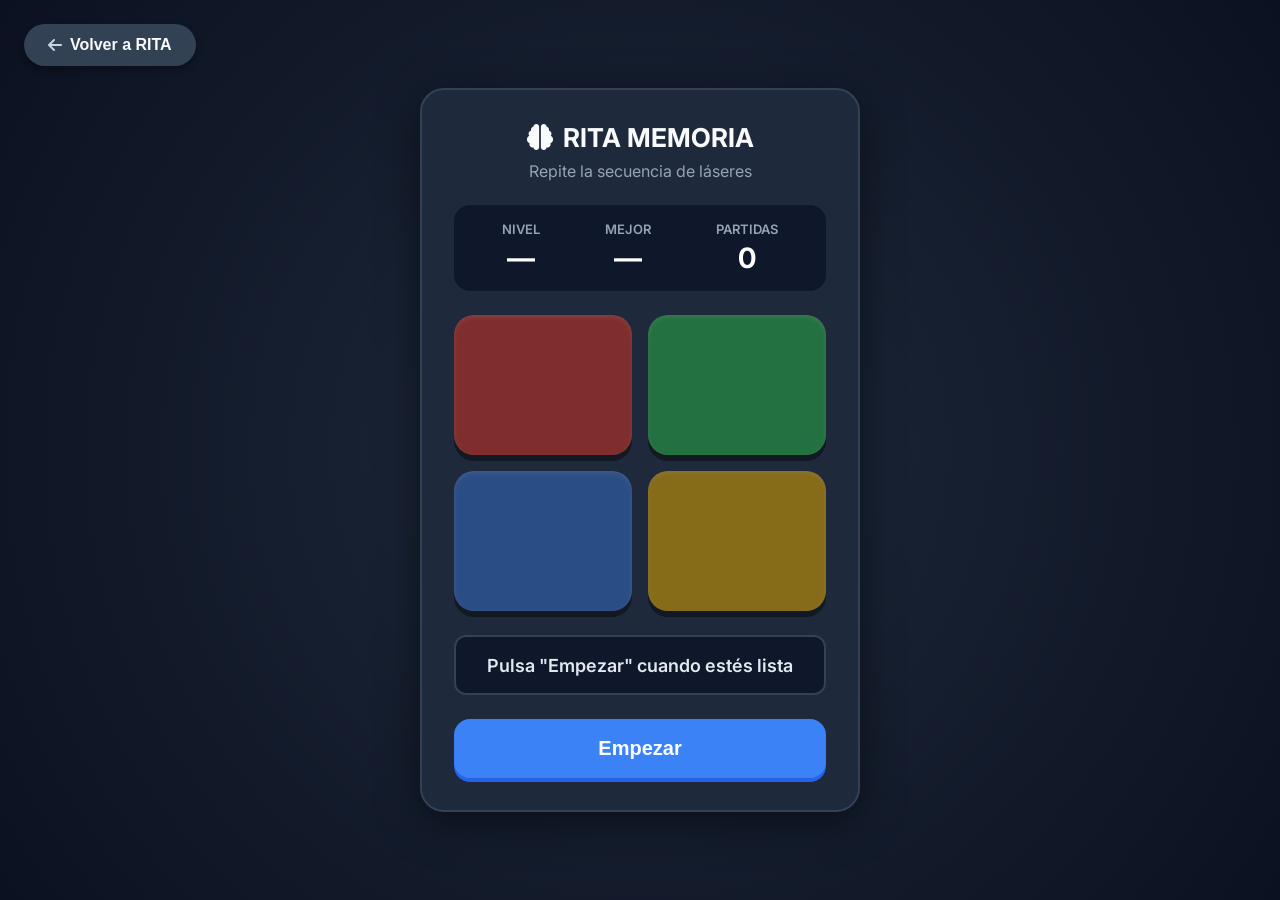
==== rita/edge/templates/rita-simon.html @ f659f3a7 "Refactorización cognitiva: rediseño rita-simon para accesibilidad senior y ruteo principal" ====
<!DOCTYPE html>
<html lang="es">
<head>
<meta charset="UTF-8">
<meta name="viewport" content="width=device-width, initial-scale=1.0">
<title>RITA — Juego de Memoria</title>
<link href="https://fonts.googleapis.com/css2?family=Inter:wght@400;600;700&display=swap" rel="stylesheet">
<link rel="stylesheet" href="https://cdnjs.cloudflare.com/ajax/libs/font-awesome/6.4.0/css/all.min.css">
<style>
  * { box-sizing: border-box; margin: 0; padding: 0; }
  body { 
    background-color: #0b1120;
    color: #ffffff;
    font-family: 'Inter', sans-serif;
    display: flex; justify-content: center; align-items: center; 
    min-height: 100vh; padding: 2rem 1rem;
    overflow: hidden;
  }
  .grid-bg { 
    position: absolute; top: 0; left: 0; right: 0; bottom: 0;
    background: radial-gradient(circle at center, #1e293b 0%, #0b1120 100%);
    z-index: 0;
  }
  #app { 
    position: relative; z-index: 10; 
    background: #1e293b; /* Fondo solido, sin confusiones de cristal */
    border: 2px solid #334155; border-radius: 24px; padding: 2rem; 
    max-width: 440px; width: 100%; box-shadow: 0 10px 40px rgba(0, 0, 0, 0.5); 
  }
  h1 { text-align: center; font-size: 26px; font-weight: 700; color: #f8fafc; margin-bottom: 8px; }
  .subtitle { text-align: center; font-size: 16px; color: #94a3b8; margin-bottom: 1.5rem; }
  
  .back-btn {
    position: absolute; top: 24px; left: 24px; background: #334155;
    border: none; border-radius: 30px; padding: 12px 24px;
    color: #f8fafc; font-weight: 600; font-size: 16px;
    cursor: pointer; display: flex; align-items: center; gap: 8px; z-index: 999;
    box-shadow: 0 4px 6px rgba(0,0,0,0.3); transition: background 0.2s;
  }
  .back-btn:hover { background: #475569; }
  .back-btn i { color: #cbd5e1; }

  #stats { display: flex; justify-content: space-around; background: #0f172a; border-radius: 16px; padding: 1rem; margin-bottom: 1.5rem; }
  .stat { text-align: center; }
  .stat-label { font-size: 13px; color: #94a3b8; font-weight: 600; text-transform: uppercase; margin-bottom: 4px; }
  .stat-value { font-size: 28px; font-weight: 700; color: #ffffff; }
  
  #board { display: grid; grid-template-columns: 1fr 1fr; gap: 16px; margin-bottom: 1.5rem; }
  .btn {
    height: 140px; border: none; border-radius: 20px;
    cursor: pointer; transition: transform 0.1s ease; outline: none; 
    box-shadow: 0 6px 0 rgba(0,0,0,0.4), inset 0 2px 5px rgba(255,255,255,0.2);
  }
  .btn:active { box-shadow: 0 2px 0 rgba(0,0,0,0.4); transform: translateY(4px); }
  
  .btn.dim { filter: brightness(0.6) saturate(0.8); }
  .btn.lit { filter: brightness(1.3) saturate(1.1); transform: scale(0.97); box-shadow: 0 2px 0 rgba(0,0,0,0.4), 0 0 20px rgba(255,255,255,0.4); }
  
  #b-red    { background: #ef4444; }
  #b-green  { background: #22c55e; }
  #b-blue   { background: #3b82f6; }
  #b-yellow { background: #eab308; }

  #msg-box {
    min-height: 60px; display: flex; align-items: center; justify-content: center;
    border-radius: 12px; padding: 0.5rem 1rem; margin-bottom: 1.5rem;
    background: #0f172a; border: 2px solid #334155;
  }
  #msg { font-size: 18px; font-weight: 600; color: #e2e8f0; text-align: center; }
  #msg.ok   { color: #4ade80; }
  #msg.fail { color: #f87171; }
  #msg.watch{ color: #60a5fa; }
  
  #start {
    width: 100%; padding: 18px; font-size: 20px; font-weight: 700;
    background: #3b82f6; color: #ffffff; border: none; border-radius: 16px;
    cursor: pointer; transition: background 0.2s;
    box-shadow: 0 4px 0 #2563eb;
  }
  #start:hover { background: #60a5fa; box-shadow: 0 4px 0 #3b82f6; }
  #start:disabled { background: #475569; box-shadow: 0 4px 0 #334155; color: #94a3b8; cursor: not-allowed; }
  
  #history { margin-top: 1.5rem; display: none; }
  #history h3 { font-size: 14px; color: #94a3b8; margin-bottom: 10px; font-weight: 600; }
  #dots { display: flex; flex-wrap: wrap; gap: 8px; }
  .dot {
    width: 36px; height: 36px; border-radius: 50%;
    font-size: 14px; font-weight: 700; color: #ffffff;
    display: flex; align-items: center; justify-content: center;
  }
  .dot.ok   { background: #22c55e; }
  .dot.fail { background: #ef4444; }
  
  #metrics { margin-top: 1.5rem; display: none; background: #0f172a; border-radius: 16px; padding: 1.25rem; border: 2px solid #334155; }
  #metrics h3 { font-size: 14px; color: #60a5fa; margin-bottom: 15px; font-weight: 700; }
  .mrow { display: flex; justify-content: space-between; font-size: 15px; padding: 8px 0; border-bottom: 1px solid #334155; }
  .mrow:last-child { border-bottom: none; }
  .mkey { color: #cbd5e1; }
  .mval { font-weight: 700; color: #f8fafc; }
</style>
</head>
<body>
<div class="grid-bg"></div>
<button class="back-btn" onclick="window.location.href='/'"><i class="fas fa-arrow-left"></i> Volver a RITA</button>
<div id="app">
  <h1><i class="fas fa-brain" style="margin-right: 10px;"></i>RITA MEMORIA</h1>
  <p class="subtitle">Repite la secuencia de láseres</p>

  <div id="stats">
    <div class="stat"><div class="stat-label">Nivel</div><div class="stat-value" id="s-level">—</div></div>
    <div class="stat"><div class="stat-label">Mejor</div><div class="stat-value" id="s-best">—</div></div>
    <div class="stat"><div class="stat-label">Partidas</div><div class="stat-value" id="s-games">0</div></div>
  </div>

  <div id="board">
    <button class="btn dim" id="b-red"    data-c="red"></button>
    <button class="btn dim" id="b-green"  data-c="green"></button>
    <button class="btn dim" id="b-blue"   data-c="blue"></button>
    <button class="btn dim" id="b-yellow" data-c="yellow"></button>
  </div>

  <div id="msg-box"><div id="msg">Pulsa "Empezar" cuando estés lista</div></div>

  <button id="start">Empezar</button>

  <div id="history">
    <h3>Intentos de hoy</h3>
    <div id="dots"></div>
  </div>

  <div id="metrics">
    <h3>Datos cognitivos de la sesión</h3>
    <div class="mrow"><span class="mkey">Secuencia máxima</span><span class="mval" id="m-max">—</span></div>
    <div class="mrow"><span class="mkey">Tiempo medio de respuesta</span><span class="mval" id="m-rt">—</span></div>
    <div class="mrow"><span class="mkey">Errores cometidos</span><span class="mval" id="m-errors">—</span></div>
    <div class="mrow"><span class="mkey">Tendencia</span><span class="mval" id="m-trend">—</span></div>
  </div>
</div>

<script>
const COLORS = ['red','green','blue','yellow'];
let seq = [], pIdx = 0, active = false, waiting = false;
let level = 0, best = 0, games = 0, errors = 0;
let rts = [], stepTime = 0, history = [];

const btns = {};
COLORS.forEach(c => btns[c] = document.getElementById('b-' + c));
const msgEl    = document.getElementById('msg');
const startBtn = document.getElementById('start');
const sLevel   = document.getElementById('s-level');
const sBest    = document.getElementById('s-best');
const sGames   = document.getElementById('s-games');
const histEl   = document.getElementById('history');
const dotsEl   = document.getElementById('dots');
const metricsEl= document.getElementById('metrics');

function setMsg(t, cls) { msgEl.textContent = t; msgEl.className = cls || ''; }
function sleep(ms) { return new Promise(r => setTimeout(r, ms)); }

function dimAll() { COLORS.forEach(c => { btns[c].classList.add('dim'); btns[c].classList.remove('lit'); }); }
function enableAll(yes) { COLORS.forEach(c => btns[c].disabled = !yes); }

function flashBtn(color, dur) {
  return new Promise(res => {
    const b = btns[color];
    b.classList.remove('dim'); b.classList.add('lit');
    setTimeout(() => { b.classList.remove('lit'); b.classList.add('dim'); setTimeout(res, 100); }, dur);
  });
}

async function playSeq() {
  waiting = false; enableAll(false); dimAll();
  setMsg('Observa bien...', 'watch');
  await sleep(600);
  const speed = Math.max(280, 650 - level * 25);
  for (const c of seq) { await flashBtn(c, speed); await sleep(100); }
  await sleep(300);
  setMsg('¡Tu turno! Repite la secuencia', '');
  COLORS.forEach(c => btns[c].classList.remove('dim'));
  enableAll(true); waiting = true; pIdx = 0; stepTime = Date.now();
}

async function nextLevel() {
  level++;
  sLevel.textContent = level;
  seq.push(COLORS[Math.floor(Math.random() * 4)]);
  await playSeq();
}

async function startGame() {
  seq = []; pIdx = 0; level = 0; active = true; rts = []; errors = 0;
  startBtn.disabled = true;
  setMsg('Preparando...', '');
  await sleep(400);
  await nextLevel();
}

async function onPlayerClick(color) {
  if (!waiting || !active) return;
  rts.push(Date.now() - stepTime);
  await flashBtn(color, 180);

  if (color !== seq[pIdx]) {
    errors++;
    waiting = false; active = false; enableAll(false); dimAll();
    if (level > best) { best = level; sBest.textContent = best; }
    games++; sGames.textContent = games;
    history.push({ level, ok: false });
    setMsg('¡Vaya! Llegaste al nivel ' + level, 'fail');
    renderHistory(); updateMetrics();
    setTimeout(() => { startBtn.disabled = false; startBtn.textContent = 'Intentarlo de nuevo'; setMsg('Pulsa el botón cuando quieras', ''); }, 2000);
    return;
  }

  pIdx++;
  stepTime = Date.now();

  if (pIdx === seq.length) {
    waiting = false; enableAll(false); dimAll();
    setMsg('¡Perfecto! Nivel ' + level + ' superado', 'ok');
    if (level > best) { best = level; sBest.textContent = best; }
    await sleep(1000);
    if (active) await nextLevel();
  }
}

function renderHistory() {
  histEl.style.display = 'block';
  dotsEl.innerHTML = '';
  history.slice(-20).forEach(h => {
    const d = document.createElement('div');
    d.className = 'dot ' + (h.ok ? 'ok' : 'fail');
    d.title = 'Nivel ' + h.level;
    d.textContent = h.level;
    dotsEl.appendChild(d);
  });
}

function updateMetrics() {
  metricsEl.style.display = 'block';
  document.getElementById('m-max').textContent = best > 0 ? best : '—';
  if (rts.length > 0) {
    const avg = Math.round(rts.reduce((a,b) => a+b, 0) / rts.length);
    document.getElementById('m-rt').textContent = avg + ' ms';
  }
  document.getElementById('m-errors').textContent = errors;
  const wins = history.filter(h => h.ok).length;
  const loses = history.filter(h => !h.ok).length;
  document.getElementById('m-trend').textContent = wins > loses ? '↑ Mejorando' : wins < loses ? '↓ Más errores' : '→ Estable';
}

COLORS.forEach(c => btns[c].addEventListener('click', () => onPlayerClick(c)));
startBtn.addEventListener('click', () => { startBtn.textContent = 'Empezar'; startGame(); });
</script>
</body>
</html>
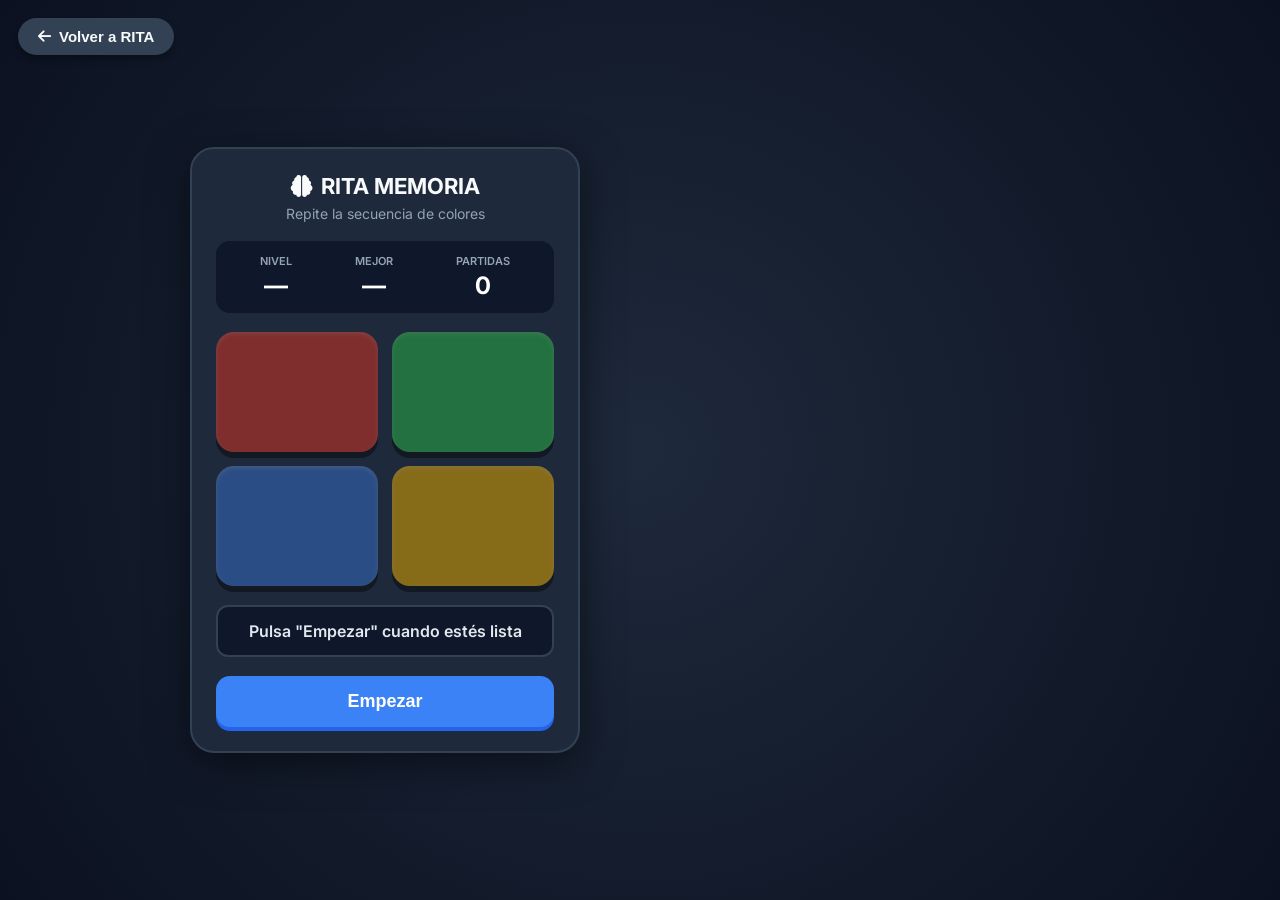
==== commit 2605900d: "Mejora visual de rita-simon y rediseño de métricas cognitivas" ====
--- a/rita/edge/templates/rita-simon.html
+++ b/rita/edge/templates/rita-simon.html
@@ -8,140 +8,230 @@
 <link rel="stylesheet" href="https://cdnjs.cloudflare.com/ajax/libs/font-awesome/6.4.0/css/all.min.css">
 <style>
   * { box-sizing: border-box; margin: 0; padding: 0; }
-  body { 
+  body {
     background-color: #0b1120;
     color: #ffffff;
     font-family: 'Inter', sans-serif;
-    display: flex; justify-content: center; align-items: center; 
-    min-height: 100vh; padding: 2rem 1rem;
+    display: flex; justify-content: center; align-items: center;
+    min-height: 100vh; padding: 1rem;
     overflow: hidden;
   }
-  .grid-bg { 
-    position: absolute; top: 0; left: 0; right: 0; bottom: 0;
+  .grid-bg {
+    position: fixed; top: 0; left: 0; right: 0; bottom: 0;
     background: radial-gradient(circle at center, #1e293b 0%, #0b1120 100%);
     z-index: 0;
   }
-  #app { 
-    position: relative; z-index: 10; 
-    background: #1e293b; /* Fondo solido, sin confusiones de cristal */
-    border: 2px solid #334155; border-radius: 24px; padding: 2rem; 
-    max-width: 440px; width: 100%; box-shadow: 0 10px 40px rgba(0, 0, 0, 0.5); 
-  }
-  h1 { text-align: center; font-size: 26px; font-weight: 700; color: #f8fafc; margin-bottom: 8px; }
-  .subtitle { text-align: center; font-size: 16px; color: #94a3b8; margin-bottom: 1.5rem; }
-  
   .back-btn {
-    position: absolute; top: 24px; left: 24px; background: #334155;
-    border: none; border-radius: 30px; padding: 12px 24px;
-    color: #f8fafc; font-weight: 600; font-size: 16px;
+    position: fixed; top: 18px; left: 18px; background: #334155;
+    border: none; border-radius: 30px; padding: 10px 20px;
+    color: #f8fafc; font-weight: 600; font-size: 15px;
     cursor: pointer; display: flex; align-items: center; gap: 8px; z-index: 999;
     box-shadow: 0 4px 6px rgba(0,0,0,0.3); transition: background 0.2s;
   }
   .back-btn:hover { background: #475569; }
-  .back-btn i { color: #cbd5e1; }
-
-  #stats { display: flex; justify-content: space-around; background: #0f172a; border-radius: 16px; padding: 1rem; margin-bottom: 1.5rem; }
+
+  /* Layout dos columnas */
+  #layout {
+    position: relative; z-index: 10;
+    display: flex; gap: 20px; align-items: flex-start;
+    width: 100%; max-width: 900px;
+  }
+
+  /* Columna izquierda */
+  #app {
+    background: #1e293b;
+    border: 2px solid #334155; border-radius: 24px; padding: 1.5rem;
+    flex: 0 0 390px;
+    box-shadow: 0 10px 40px rgba(0,0,0,0.5);
+  }
+  h1 { text-align: center; font-size: 22px; font-weight: 700; color: #f8fafc; margin-bottom: 6px; }
+  .subtitle { text-align: center; font-size: 14px; color: #94a3b8; margin-bottom: 1.2rem; }
+
+  #stats { display: flex; justify-content: space-around; background: #0f172a; border-radius: 14px; padding: 0.8rem; margin-bottom: 1.2rem; }
   .stat { text-align: center; }
-  .stat-label { font-size: 13px; color: #94a3b8; font-weight: 600; text-transform: uppercase; margin-bottom: 4px; }
-  .stat-value { font-size: 28px; font-weight: 700; color: #ffffff; }
-  
-  #board { display: grid; grid-template-columns: 1fr 1fr; gap: 16px; margin-bottom: 1.5rem; }
+  .stat-label { font-size: 11px; color: #94a3b8; font-weight: 600; text-transform: uppercase; margin-bottom: 3px; }
+  .stat-value { font-size: 24px; font-weight: 700; color: #ffffff; }
+
+  #board { display: grid; grid-template-columns: 1fr 1fr; gap: 14px; margin-bottom: 1.2rem; }
   .btn {
-    height: 140px; border: none; border-radius: 20px;
-    cursor: pointer; transition: transform 0.1s ease; outline: none; 
+    height: 120px; border: none; border-radius: 18px;
+    cursor: pointer; transition: transform 0.1s ease; outline: none;
     box-shadow: 0 6px 0 rgba(0,0,0,0.4), inset 0 2px 5px rgba(255,255,255,0.2);
   }
   .btn:active { box-shadow: 0 2px 0 rgba(0,0,0,0.4); transform: translateY(4px); }
-  
   .btn.dim { filter: brightness(0.6) saturate(0.8); }
   .btn.lit { filter: brightness(1.3) saturate(1.1); transform: scale(0.97); box-shadow: 0 2px 0 rgba(0,0,0,0.4), 0 0 20px rgba(255,255,255,0.4); }
-  
+
   #b-red    { background: #ef4444; }
   #b-green  { background: #22c55e; }
   #b-blue   { background: #3b82f6; }
   #b-yellow { background: #eab308; }
 
   #msg-box {
-    min-height: 60px; display: flex; align-items: center; justify-content: center;
-    border-radius: 12px; padding: 0.5rem 1rem; margin-bottom: 1.5rem;
+    min-height: 52px; display: flex; align-items: center; justify-content: center;
+    border-radius: 12px; padding: 0.5rem 1rem; margin-bottom: 1.2rem;
     background: #0f172a; border: 2px solid #334155;
   }
-  #msg { font-size: 18px; font-weight: 600; color: #e2e8f0; text-align: center; }
+  #msg { font-size: 16px; font-weight: 600; color: #e2e8f0; text-align: center; }
   #msg.ok   { color: #4ade80; }
   #msg.fail { color: #f87171; }
   #msg.watch{ color: #60a5fa; }
-  
+
   #start {
-    width: 100%; padding: 18px; font-size: 20px; font-weight: 700;
-    background: #3b82f6; color: #ffffff; border: none; border-radius: 16px;
+    width: 100%; padding: 15px; font-size: 18px; font-weight: 700;
+    background: #3b82f6; color: #ffffff; border: none; border-radius: 14px;
     cursor: pointer; transition: background 0.2s;
     box-shadow: 0 4px 0 #2563eb;
   }
   #start:hover { background: #60a5fa; box-shadow: 0 4px 0 #3b82f6; }
   #start:disabled { background: #475569; box-shadow: 0 4px 0 #334155; color: #94a3b8; cursor: not-allowed; }
-  
-  #history { margin-top: 1.5rem; display: none; }
-  #history h3 { font-size: 14px; color: #94a3b8; margin-bottom: 10px; font-weight: 600; }
-  #dots { display: flex; flex-wrap: wrap; gap: 8px; }
+
+  #history { margin-top: 1.2rem; display: none; }
+  #history h3 { font-size: 13px; color: #94a3b8; margin-bottom: 8px; font-weight: 600; }
+  #dots { display: flex; flex-wrap: wrap; gap: 7px; }
   .dot {
-    width: 36px; height: 36px; border-radius: 50%;
-    font-size: 14px; font-weight: 700; color: #ffffff;
+    width: 32px; height: 32px; border-radius: 50%;
+    font-size: 12px; font-weight: 700; color: #ffffff;
     display: flex; align-items: center; justify-content: center;
   }
   .dot.ok   { background: #22c55e; }
   .dot.fail { background: #ef4444; }
-  
-  #metrics { margin-top: 1.5rem; display: none; background: #0f172a; border-radius: 16px; padding: 1.25rem; border: 2px solid #334155; }
-  #metrics h3 { font-size: 14px; color: #60a5fa; margin-bottom: 15px; font-weight: 700; }
-  .mrow { display: flex; justify-content: space-between; font-size: 15px; padding: 8px 0; border-bottom: 1px solid #334155; }
-  .mrow:last-child { border-bottom: none; }
-  .mkey { color: #cbd5e1; }
-  .mval { font-weight: 700; color: #f8fafc; }
+
+  /* ── Columna derecha: panel para el cuidador ── */
+  #report-panel {
+    flex: 1;
+    display: none;
+    flex-direction: column;
+    gap: 12px;
+  }
+  #report-panel.visible { display: flex; }
+
+  /* Tarjeta de resumen principal */
+  .summary-card {
+    border-radius: 20px; padding: 1.4rem;
+    border: 2px solid transparent;
+    box-shadow: 0 8px 30px rgba(0,0,0,0.4);
+  }
+  .summary-card.green  { background: #052e16; border-color: #16a34a; }
+  .summary-card.yellow { background: #1c1200; border-color: #ca8a04; }
+  .summary-card.red    { background: #1f0707; border-color: #dc2626; }
+
+  .summary-emoji { font-size: 40px; margin-bottom: 8px; }
+  .summary-title { font-size: 20px; font-weight: 700; margin-bottom: 4px; }
+  .summary-card.green  .summary-title { color: #4ade80; }
+  .summary-card.yellow .summary-title { color: #fbbf24; }
+  .summary-card.red    .summary-title { color: #f87171; }
+  .summary-desc { font-size: 14px; color: #cbd5e1; line-height: 1.5; }
+
+  /* Tarjetas de detalle individuales */
+  .detail-card {
+    background: #1e293b; border: 2px solid #334155;
+    border-radius: 16px; padding: 1rem 1.2rem;
+    display: flex; align-items: center; gap: 14px;
+  }
+  .detail-icon {
+    width: 44px; height: 44px; border-radius: 12px;
+    display: flex; align-items: center; justify-content: center;
+    font-size: 20px; flex-shrink: 0;
+  }
+  .detail-icon.green  { background: #052e16; }
+  .detail-icon.yellow { background: #1c1200; }
+  .detail-icon.red    { background: #1f0707; }
+  .detail-text { flex: 1; }
+  .detail-label { font-size: 12px; color: #64748b; font-weight: 600; text-transform: uppercase; margin-bottom: 2px; }
+  .detail-value { font-size: 15px; font-weight: 600; color: #f1f5f9; }
+
+  .panel-title {
+    font-size: 13px; color: #475569; font-weight: 600;
+    text-transform: uppercase; letter-spacing: 0.05em;
+    padding-left: 4px;
+  }
 </style>
 </head>
 <body>
 <div class="grid-bg"></div>
 <button class="back-btn" onclick="window.location.href='/'"><i class="fas fa-arrow-left"></i> Volver a RITA</button>
-<div id="app">
-  <h1><i class="fas fa-brain" style="margin-right: 10px;"></i>RITA MEMORIA</h1>
-  <p class="subtitle">Repite la secuencia de láseres</p>
-
-  <div id="stats">
-    <div class="stat"><div class="stat-label">Nivel</div><div class="stat-value" id="s-level">—</div></div>
-    <div class="stat"><div class="stat-label">Mejor</div><div class="stat-value" id="s-best">—</div></div>
-    <div class="stat"><div class="stat-label">Partidas</div><div class="stat-value" id="s-games">0</div></div>
+
+<div id="layout">
+  <!-- Columna izquierda: tablero -->
+  <div id="app">
+    <h1><i class="fas fa-brain" style="margin-right:8px;"></i>RITA MEMORIA</h1>
+    <p class="subtitle">Repite la secuencia de colores</p>
+
+    <div id="stats">
+      <div class="stat"><div class="stat-label">Nivel</div><div class="stat-value" id="s-level">—</div></div>
+      <div class="stat"><div class="stat-label">Mejor</div><div class="stat-value" id="s-best">—</div></div>
+      <div class="stat"><div class="stat-label">Partidas</div><div class="stat-value" id="s-games">0</div></div>
+    </div>
+
+    <div id="board">
+      <button class="btn dim" id="b-red"    data-c="red"></button>
+      <button class="btn dim" id="b-green"  data-c="green"></button>
+      <button class="btn dim" id="b-blue"   data-c="blue"></button>
+      <button class="btn dim" id="b-yellow" data-c="yellow"></button>
+    </div>
+
+    <div id="msg-box"><div id="msg">Pulsa "Empezar" cuando estés lista</div></div>
+    <button id="start">Empezar</button>
+
+    <div id="history">
+      <h3>Intentos de hoy</h3>
+      <div id="dots"></div>
+    </div>
   </div>
 
-  <div id="board">
-    <button class="btn dim" id="b-red"    data-c="red"></button>
-    <button class="btn dim" id="b-green"  data-c="green"></button>
-    <button class="btn dim" id="b-blue"   data-c="blue"></button>
-    <button class="btn dim" id="b-yellow" data-c="yellow"></button>
-  </div>
-
-  <div id="msg-box"><div id="msg">Pulsa "Empezar" cuando estés lista</div></div>
-
-  <button id="start">Empezar</button>
-
-  <div id="history">
-    <h3>Intentos de hoy</h3>
-    <div id="dots"></div>
-  </div>
-
-  <div id="metrics">
-    <h3>Datos cognitivos de la sesión</h3>
-    <div class="mrow"><span class="mkey">Secuencia máxima</span><span class="mval" id="m-max">—</span></div>
-    <div class="mrow"><span class="mkey">Tiempo medio de respuesta</span><span class="mval" id="m-rt">—</span></div>
-    <div class="mrow"><span class="mkey">Errores cometidos</span><span class="mval" id="m-errors">—</span></div>
-    <div class="mrow"><span class="mkey">Tendencia</span><span class="mval" id="m-trend">—</span></div>
+  <!-- Columna derecha: informe para el cuidador -->
+  <div id="report-panel">
+    <div class="panel-title">¿Cómo ha ido hoy?</div>
+
+    <!-- Tarjeta resumen -->
+    <div class="summary-card" id="summary-card">
+      <div class="summary-emoji" id="summary-emoji">🟢</div>
+      <div class="summary-title" id="summary-title">—</div>
+      <div class="summary-desc"  id="summary-desc">—</div>
+    </div>
+
+    <!-- Detalles en lenguaje cotidiano -->
+    <div class="detail-card">
+      <div class="detail-icon" id="d1-icon">🧩</div>
+      <div class="detail-text">
+        <div class="detail-label">Memoria</div>
+        <div class="detail-value" id="d-memory">—</div>
+      </div>
+    </div>
+
+    <div class="detail-card">
+      <div class="detail-icon" id="d2-icon">⚡</div>
+      <div class="detail-text">
+        <div class="detail-label">Velocidad de reacción</div>
+        <div class="detail-value" id="d-speed">—</div>
+      </div>
+    </div>
+
+    <div class="detail-card">
+      <div class="detail-icon" id="d3-icon">🎯</div>
+      <div class="detail-text">
+        <div class="detail-label">Aciertos</div>
+        <div class="detail-value" id="d-acc">—</div>
+      </div>
+    </div>
+
+    <div class="detail-card">
+      <div class="detail-icon" id="d4-icon">📊</div>
+      <div class="detail-text">
+        <div class="detail-label">Constancia</div>
+        <div class="detail-value" id="d-consist">—</div>
+      </div>
+    </div>
   </div>
 </div>
 
 <script>
 const COLORS = ['red','green','blue','yellow'];
 let seq = [], pIdx = 0, active = false, waiting = false;
-let level = 0, best = 0, games = 0, errors = 0;
+let level = 0, best = 0, games = 0;
 let rts = [], stepTime = 0, history = [];
+let totalPresses = 0, correctPresses = 0;
 
 const btns = {};
 COLORS.forEach(c => btns[c] = document.getElementById('b-' + c));
@@ -152,11 +242,10 @@
 const sGames   = document.getElementById('s-games');
 const histEl   = document.getElementById('history');
 const dotsEl   = document.getElementById('dots');
-const metricsEl= document.getElementById('metrics');
+const reportPanel = document.getElementById('report-panel');
 
 function setMsg(t, cls) { msgEl.textContent = t; msgEl.className = cls || ''; }
 function sleep(ms) { return new Promise(r => setTimeout(r, ms)); }
-
 function dimAll() { COLORS.forEach(c => { btns[c].classList.add('dim'); btns[c].classList.remove('lit'); }); }
 function enableAll(yes) { COLORS.forEach(c => btns[c].disabled = !yes); }
 
@@ -188,7 +277,8 @@
 }
 
 async function startGame() {
-  seq = []; pIdx = 0; level = 0; active = true; rts = []; errors = 0;
+  seq = []; pIdx = 0; level = 0; active = true;
+  rts = []; totalPresses = 0; correctPresses = 0;
   startBtn.disabled = true;
   setMsg('Preparando...', '');
   await sleep(400);
@@ -197,21 +287,27 @@
 
 async function onPlayerClick(color) {
   if (!waiting || !active) return;
-  rts.push(Date.now() - stepTime);
+  const rt = Date.now() - stepTime;
+  rts.push(rt);
+  totalPresses++;
   await flashBtn(color, 180);
 
   if (color !== seq[pIdx]) {
-    errors++;
     waiting = false; active = false; enableAll(false); dimAll();
     if (level > best) { best = level; sBest.textContent = best; }
     games++; sGames.textContent = games;
     history.push({ level, ok: false });
     setMsg('¡Vaya! Llegaste al nivel ' + level, 'fail');
-    renderHistory(); updateMetrics();
-    setTimeout(() => { startBtn.disabled = false; startBtn.textContent = 'Intentarlo de nuevo'; setMsg('Pulsa el botón cuando quieras', ''); }, 2000);
+    renderHistory(); updateReport();
+    setTimeout(() => {
+      startBtn.disabled = false;
+      startBtn.textContent = 'Intentarlo de nuevo';
+      setMsg('Pulsa el botón cuando quieras', '');
+    }, 2000);
     return;
   }
 
+  correctPresses++;
   pIdx++;
   stepTime = Date.now();
 
@@ -219,8 +315,101 @@
     waiting = false; enableAll(false); dimAll();
     setMsg('¡Perfecto! Nivel ' + level + ' superado', 'ok');
     if (level > best) { best = level; sBest.textContent = best; }
+    history.push({ level, ok: true });
+    renderHistory(); updateReport();
     await sleep(1000);
     if (active) await nextLevel();
+  }
+}
+
+function stdDev(arr) {
+  if (arr.length < 2) return 0;
+  const mean = arr.reduce((a, b) => a + b, 0) / arr.length;
+  return Math.round(Math.sqrt(arr.map(v => (v - mean) ** 2).reduce((a, b) => a + b, 0) / arr.length));
+}
+
+// Devuelve { color, text } según valor y umbrales [bueno, medio]
+function tier(val, lowBetter, threshGood, threshMid) {
+  const good = lowBetter ? val <= threshGood : val >= threshGood;
+  const mid  = lowBetter ? val <= threshMid  : val >= threshMid;
+  if (good) return 'green';
+  if (mid)  return 'yellow';
+  return 'red';
+}
+
+function setDetail(id, iconId, icon, colorCls, text) {
+  document.getElementById(id).textContent = text;
+  const ic = document.getElementById(iconId);
+  ic.textContent = icon;
+  ic.className = 'detail-icon ' + colorCls;
+}
+
+function updateReport() {
+  reportPanel.classList.add('visible');
+
+  const avgRt = rts.length > 0 ? Math.round(rts.reduce((a,b)=>a+b,0)/rts.length) : 0;
+  const sd    = stdDev(rts);
+  const acc   = totalPresses > 0 ? Math.round((correctPresses / totalPresses) * 100) : 0;
+
+  // ── 1. Memoria: nivel máximo alcanzado ──
+  // Referencia: adultos mayores sanos suelen llegar a 5-7
+  let memColor, memText;
+  if (best >= 7)      { memColor = 'green';  memText = `Recordó hasta ${best} pasos — excelente`; }
+  else if (best >= 5) { memColor = 'yellow'; memText = `Recordó hasta ${best} pasos — normal para su edad`; }
+  else                { memColor = 'red';    memText = `Recordó ${best} pasos — por debajo de lo habitual`; }
+  setDetail('d-memory', 'd1-icon', '🧩', memColor, memText);
+
+  // ── 2. Velocidad: TR medio ──
+  let spdColor, spdText;
+  if (avgRt > 0) {
+    if (avgRt < 700)       { spdColor = 'green';  spdText = 'Respondió con rapidez'; }
+    else if (avgRt < 1200) { spdColor = 'yellow'; spdText = 'Respondió a un ritmo normal'; }
+    else                   { spdColor = 'red';    spdText = 'Tardó bastante en responder'; }
+  } else {
+    spdColor = 'yellow'; spdText = 'Sin datos suficientes';
+  }
+  setDetail('d-speed', 'd2-icon', '⚡', spdColor, spdText);
+
+  // ── 3. Aciertos: tasa de precisión ──
+  let accColor, accText;
+  if (acc >= 80)      { accColor = 'green';  accText = `Acertó el ${acc}% de las veces — muy bien`; }
+  else if (acc >= 60) { accColor = 'yellow'; accText = `Acertó el ${acc}% de las veces — aceptable`; }
+  else                { accColor = 'red';    accText = `Solo acertó el ${acc}% — tuvo muchos errores`; }
+  setDetail('d-acc', 'd3-icon', '🎯', accColor, accText);
+
+  // ── 4. Constancia: variabilidad del TR ──
+  // SD alta = respuestas irregulares (distracción o fluctuación cognitiva)
+  let conColor, conText;
+  if (sd < 250)       { conColor = 'green';  conText = 'Respondió de forma constante y regular'; }
+  else if (sd < 500)  { conColor = 'yellow'; conText = 'Algunas respuestas tardaron más que otras'; }
+  else                { conColor = 'red';    conText = 'Respuestas muy irregulares — posible distracción'; }
+  setDetail('d-consist', 'd4-icon', '📊', conColor, conText);
+
+  // ── Resumen global ──
+  const scores = [memColor, spdColor, accColor, conColor];
+  const reds    = scores.filter(s => s === 'red').length;
+  const yellows = scores.filter(s => s === 'yellow').length;
+
+  const card = document.getElementById('summary-card');
+  const emoji = document.getElementById('summary-emoji');
+  const title = document.getElementById('summary-title');
+  const desc  = document.getElementById('summary-desc');
+
+  if (reds === 0 && yellows <= 1) {
+    card.className  = 'summary-card green';
+    emoji.textContent = '😊';
+    title.textContent = '¡Ha ido muy bien hoy!';
+    desc.textContent  = 'Buena memoria, respuestas rápidas y constantes. Sigue así.';
+  } else if (reds >= 2) {
+    card.className  = 'summary-card red';
+    emoji.textContent = '😟';
+    title.textContent = 'Hoy ha sido un día difícil';
+    desc.textContent  = 'Ha tenido bastantes dificultades. Si esto se repite varios días, puede ser bueno comentarlo con su médico.';
+  } else {
+    card.className  = 'summary-card yellow';
+    emoji.textContent = '🙂';
+    title.textContent = 'Ha ido regular, sin preocupación';
+    desc.textContent  = 'Algunas cosas mejor que otras. Es normal que haya días así.';
   }
 }
 
@@ -236,19 +425,6 @@
   });
 }
 
-function updateMetrics() {
-  metricsEl.style.display = 'block';
-  document.getElementById('m-max').textContent = best > 0 ? best : '—';
-  if (rts.length > 0) {
-    const avg = Math.round(rts.reduce((a,b) => a+b, 0) / rts.length);
-    document.getElementById('m-rt').textContent = avg + ' ms';
-  }
-  document.getElementById('m-errors').textContent = errors;
-  const wins = history.filter(h => h.ok).length;
-  const loses = history.filter(h => !h.ok).length;
-  document.getElementById('m-trend').textContent = wins > loses ? '↑ Mejorando' : wins < loses ? '↓ Más errores' : '→ Estable';
-}
-
 COLORS.forEach(c => btns[c].addEventListener('click', () => onPlayerClick(c)));
 startBtn.addEventListener('click', () => { startBtn.textContent = 'Empezar'; startGame(); });
 </script>
